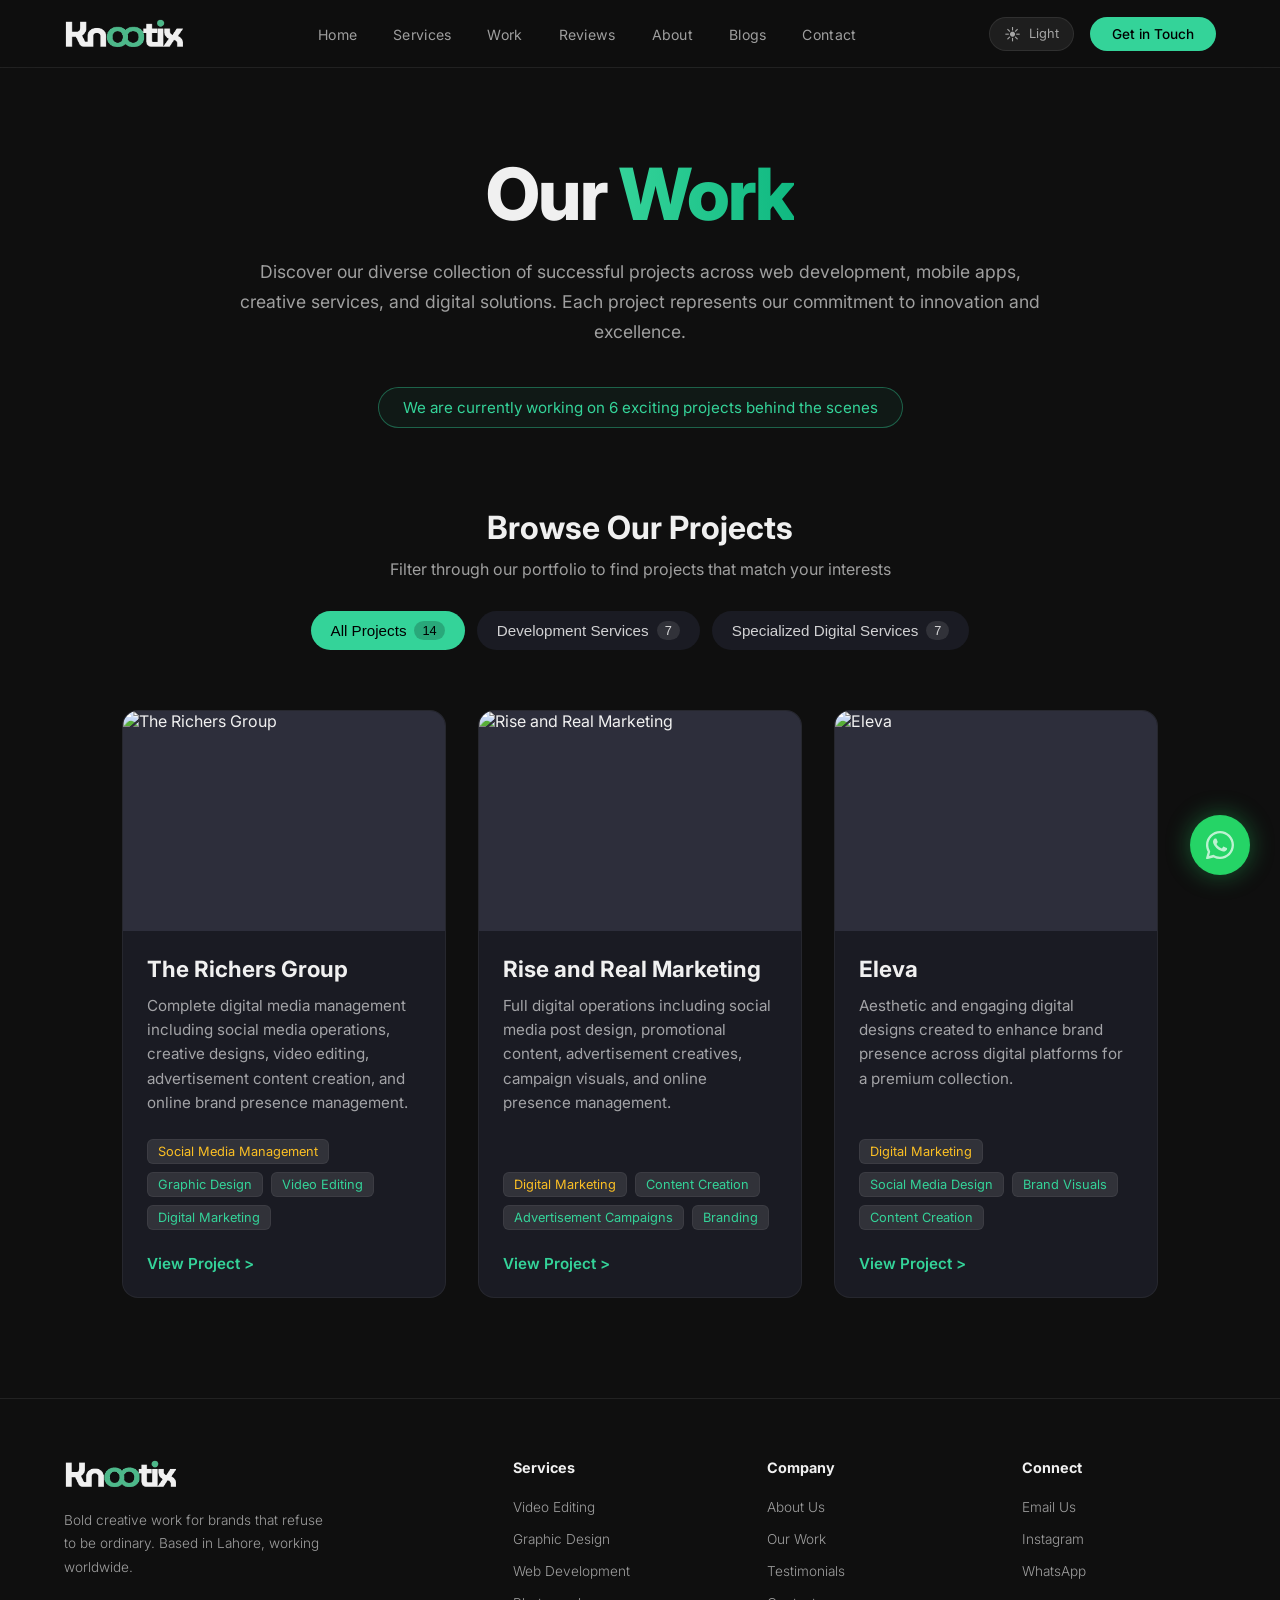
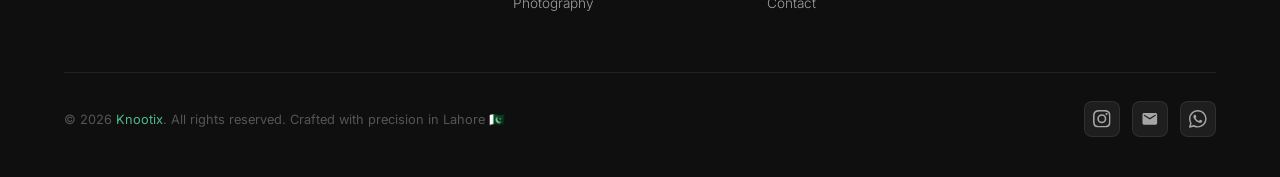
==== work.html @ bd253b38 "updated" ====
<!doctype html>
<html lang="en" data-theme="dark">
  <head>
    <meta charset="UTF-8" />
    <meta name="viewport" content="width=device-width, initial-scale=1.0" />
    <title>Work | Knootix — Creative Studio</title>
    <link rel="preconnect" href="https://fonts.googleapis.com" />
    <link rel="preconnect" href="https://fonts.gstatic.com" crossorigin />
    <link
      href="https://fonts.googleapis.com/css2?family=Inter:wght@300;400;500;600;700;800;900&display=swap"
      rel="stylesheet"
    />
    <link rel="stylesheet" href="style.css" />
    <style>
      /* --- Theme Variables for Light & Dark Mode --- */
      :root[data-theme="dark"] {
        --card-bg: #1a1b23;
        --card-border: rgba(255, 255, 255, 0.05);
        --text-muted: rgba(255, 255, 255, 0.6);
        --text-light: rgba(255, 255, 255, 0.8);
        --filter-bg: #1a1b23;
        --filter-count-bg: rgba(255, 255, 255, 0.1);
        --img-placeholder: #2d2e3b;
        --btn-border: rgba(255, 255, 255, 0.2);
        --accent-green: #34d399;
        --accent-green-bg: rgba(52, 211, 153, 0.05);
        --accent-green-border: rgba(52, 211, 153, 0.4);
      }

      :root[data-theme="light"] {
        --card-bg: #ffffff;
        --card-border: rgba(0, 0, 0, 0.1);
        --text-muted: rgba(0, 0, 0, 0.6);
        --text-light: rgba(0, 0, 0, 0.8);
        --filter-bg: #f3f4f6;
        --filter-count-bg: rgba(0, 0, 0, 0.1);
        --img-placeholder: #e5e7eb;
        --btn-border: rgba(0, 0, 0, 0.2);
        --accent-green: #059669; /* Darker green for readability on light */
        --accent-green-bg: rgba(5, 150, 105, 0.05);
        --accent-green-border: rgba(5, 150, 105, 0.4);
      }

      /* Filter Buttons */
      .filter-btn {
        padding: 10px 20px;
        border-radius: 999px;
        border: none;
        cursor: pointer;
        font-weight: 500;
        font-size: 0.95rem;
        transition: all 0.3s ease;
        background-color: var(--filter-bg);
        color: var(--text-light);
        display: flex;
        align-items: center;
        gap: 8px;
      }
      .filter-btn.active {
        background-color: #34d399; /* Knootix Green */
        color: #000;
      }
      .filter-count {
        background-color: var(--filter-count-bg);
        padding: 2px 8px;
        border-radius: 999px;
        font-size: 0.8rem;
      }
      .filter-btn.active .filter-count {
        background-color: rgba(0, 0, 0, 0.2);
      }

      /* Project Cards */
      .project-card {
        background-color: var(--card-bg);
        border-radius: 16px;
        overflow: hidden;
        border: 1px solid var(--card-border);
        display: flex;
        flex-direction: column;
        transition: transform 0.2s ease;
        cursor: pointer;
      }
      .project-card:hover {
        transform: translateY(-5px);
      }

      /* 3 Column Grid */
      #projects-grid {
        display: grid;
        grid-template-columns: repeat(3, 1fr); /* 3 items per row */
        gap: 32px;
        padding: 0 5%;
        max-width: 1400px;
        margin: 0 auto;
      }

      /* WhatsApp Glowing Icon (Perfectly Positioned) */
      .whatsapp-float {
        position: fixed;
        bottom: 25px; /* Aligned exactly with footer bottom row */
        right: 30px;
        background-color: #25d366;
        color: white;
        width: 60px;
        height: 60px;
        border-radius: 50%;
        display: flex;
        align-items: center;
        justify-content: center;
        box-shadow: 0 0 25px rgba(37, 211, 102, 0.4);
        z-index: 1000;
        text-decoration: none;
        transition:
          transform 0.3s ease,
          box-shadow 0.3s ease;
      }
      .whatsapp-float:hover {
        transform: scale(1.05);
        box-shadow: 0 0 35px rgba(37, 211, 102, 0.6);
      }

      /* Enhanced Detail View Styles */
      .project-detail-section h4 {
        color: var(--text);
        font-size: 1.2rem;
        font-weight: 700;
        margin-bottom: 8px;
        margin-top: 0;
      }
      .project-detail-section p {
        color: var(--text-muted);
        line-height: 1.8;
        margin-top: 0;
        margin-bottom: 24px;
        font-size: 1.05rem;
      }
      .project-detail-section ul {
        color: var(--text-muted);
        line-height: 1.8;
        margin-top: 0;
        margin-bottom: 24px;
        padding-left: 20px;
        font-size: 1.05rem;
      }
      .project-detail-section li {
        margin-bottom: 8px;
      }
      .project-detail-section .tech-tags {
        display: flex;
        flex-wrap: wrap;
        gap: 10px;
        margin-bottom: 24px;
      }
      .project-detail-section .tech-tags span {
        background-color: var(--filter-bg);
        color: var(--text-light);
        padding: 6px 14px;
        border-radius: 8px;
        font-size: 0.9rem;
        font-weight: 500;
        border: 1px solid var(--card-border);
      }

      @media (max-width: 1024px) {
        #projects-grid {
          grid-template-columns: repeat(2, 1fr);
        }
      }
      @media (max-width: 768px) {
        #projects-grid {
          grid-template-columns: 1fr;
        }
        .whatsapp-float {
          right: 20px;
          bottom: 20px;
        }
      }
    </style>
  </head>
  <body>
    <svg style="display: none">
      <symbol id="icon-mail" viewBox="0 0 24 24">
        <path
          d="M20 4H4c-1.1 0-1.99.9-1.99 2L2 18c0 1.1.9 2 2 2h16c1.1 0 2-.9 2-2V6c0-1.1-.9-2-2-2zm0 4l-8 5-8-5V6l8 5 8-5v2z"
        />
      </symbol>
      <symbol id="icon-instagram" viewBox="0 0 24 24">
        <path
          d="M12 2.163c3.204 0 3.584.012 4.85.07 3.252.148 4.771 1.691 4.919 4.919.058 1.265.069 1.645.069 4.849 0 3.205-.012 3.584-.069 4.849-.149 3.225-1.664 4.771-4.919 4.919-1.266.058-1.644.07-4.85.07-3.204 0-3.584-.012-4.849-.07-3.26-.149-4.771-1.699-4.919-4.92-.058-1.265-.07-1.644-.07-4.849 0-3.204.013-3.583.07-4.849.149-3.227 1.664-4.771 4.919-4.919 1.266-.057 1.645-.069 4.849-.069zM12 0C8.741 0 8.333.014 7.053.072 2.695.272.273 2.69.073 7.052.014 8.333 0 8.741 0 12c0 3.259.014 3.668.072 4.948.2 4.358 2.618 6.78 6.98 6.98C8.333 23.986 8.741 24 12 24c3.259 0 3.668-.014 4.948-.072 4.354-.2 6.782-2.618 6.979-6.98.059-1.28.073-1.689.073-4.948 0-3.259-.014-3.667-.072-4.947-.196-4.354-2.617-6.78-6.979-6.98C15.668.014 15.259 0 12 0zm0 5.838a6.162 6.162 0 100 12.324 6.162 6.162 0 000-12.324zM12 16a4 4 0 110-8 4 4 0 010 8zm6.406-11.845a1.44 1.44 0 100 2.881 1.44 1.44 0 000-2.881z"
        />
      </symbol>
      <symbol id="icon-location" viewBox="0 0 24 24">
        <path
          d="M12 2C8.13 2 5 5.13 5 9c0 5.25 7 13 7 13s7-7.75 7-13c0-3.87-3.13-7-7-7zm0 9.5c-1.38 0-2.5-1.12-2.5-2.5s1.12-2.5 2.5-2.5 2.5 1.12 2.5 2.5-1.12 2.5-2.5 2.5z"
        />
      </symbol>
    </svg>

    <nav>
      <a href="index.html" class="nav-logo">
        <img
          src="assets/knootix-logo.png"
          alt="Knootix"
          class="site-logo site-logo--light"
        />
        <img
          src="assets/knootix-logo-dark.png"
          alt="Knootix"
          class="site-logo site-logo--dark"
        />
      </a>
      <ul class="nav-links">
        <li><a href="index.html">Home</a></li>
        <li><a href="services.html">Services</a></li>
        <li><a href="work.html">Work</a></li>
        <li><a href="reviews.html">Reviews</a></li>
        <li><a href="about.html">About</a></li>
        <li><a href="blogs.html">Blogs</a></li>
        <li><a href="contact.html">Contact</a></li>
      </ul>
      <div class="nav-right">
        <button class="theme-toggle" onclick="toggleTheme()">
          <span class="theme-icon" id="themeIcon">☀️</span>
          <span id="themeLabel">Light</span>
        </button>
        <a
          href="contact.html"
          class="nav-cta"
          style="background-color: #34d399; color: #000"
          >Get in Touch</a
        >
        <div class="hamburger" onclick="toggleMobileMenu()">
          <span></span><span></span><span></span>
        </div>
      </div>
    </nav>

    <a
      href="https://wa.me/923414680668?text=Hello%20Knootix!"
      target="_blank"
      class="whatsapp-float"
      title="Chat on WhatsApp"
    >
      <div class="wa-pulse"></div>
      <svg
        xmlns="http://www.w3.org/2000/svg"
        width="28"
        height="28"
        viewBox="0 0 24 24"
        fill="#fff"
      >
        <path
          d="M17.472 14.382c-.297-.149-1.758-.867-2.03-.967-.273-.099-.471-.148-.67.15-.197.297-.767.966-.94 1.164-.173.199-.347.223-.644.075-.297-.15-1.255-.463-2.39-1.475-.883-.788-1.48-1.761-1.653-2.059-.173-.297-.018-.458.13-.606.134-.133.298-.347.446-.52.149-.174.198-.298.298-.497.099-.198.05-.371-.025-.52-.075-.149-.669-1.612-.916-2.207-.242-.579-.487-.5-.669-.51-.173-.008-.371-.01-.57-.01-.198 0-.52.074-.792.372-.272.297-1.04 1.016-1.04 2.479 0 1.462 1.065 2.875 1.213 3.074.149.198 2.096 3.2 5.077 4.487.709.306 1.262.489 1.694.625.712.227 1.36.195 1.871.118.571-.085 1.758-.719 2.006-1.413.248-.694.248-1.289.173-1.413-.074-.124-.272-.198-.57-.347z"
        />
        <path
          d="M12 0C5.373 0 0 5.373 0 12c0 2.123.558 4.115 1.535 5.836L.057 23.215a.75.75 0 0 0 .916.932l5.546-1.454A11.945 11.945 0 0 0 12 24c6.627 0 12-5.373 12-12S18.627 0 12 0zm0 22c-1.89 0-3.663-.518-5.178-1.42l-.369-.217-3.833 1.006 1.026-3.738-.237-.386A9.956 9.956 0 0 1 2 12C2 6.477 6.477 2 12 2s10 4.477 10 10-4.477 10-10 10z"
        />
      </svg>
    </a>

    <section
      id="portfolio-main-view"
      style="
        padding-top: 150px;
        padding-bottom: 100px;
        min-height: 100vh;
        color: var(--text);
      "
    >
      <div style="text-align: center; padding: 0 5%; margin-bottom: 80px">
        <h1
          style="
            font-size: 4.5rem;
            font-weight: 800;
            margin-bottom: 20px;
            letter-spacing: -0.02em;
          "
        >
          Our
          <span
            style="
              background: linear-gradient(90deg, #34d399, #10b981);
              -webkit-background-clip: text;
              -webkit-text-fill-color: transparent;
            "
            >Work</span
          >
        </h1>
        <p
          style="
            max-width: 800px;
            margin: 0 auto;
            font-size: 1.1rem;
            color: var(--text-muted);
            line-height: 1.7;
          "
        >
          Discover our diverse collection of successful projects across web
          development, mobile apps, creative services, and digital solutions.
          Each project represents our commitment to innovation and excellence.
        </p>

        <div
          style="
            margin-top: 40px;
            display: inline-flex;
            align-items: center;
            border: 1px solid var(--accent-green-border);
            border-radius: 999px;
            padding: 10px 24px;
            background-color: var(--accent-green-bg);
          "
        >
          <span style="font-size: 0.95rem; color: var(--accent-green)"
            >We are currently working on 6 exciting projects behind the
            scenes</span
          >
        </div>
      </div>

      <div style="text-align: center; padding: 0 5%; margin-bottom: 60px">
        <h2 style="font-size: 2rem; font-weight: 700; margin-bottom: 12px">
          Browse Our Projects
        </h2>
        <p style="color: var(--text-muted); margin-bottom: 32px">
          Filter through our portfolio to find projects that match your
          interests
        </p>

        <div
          id="filter-container"
          style="
            display: flex;
            flex-wrap: wrap;
            justify-content: center;
            gap: 12px;
            max-width: 1000px;
            margin: 0 auto;
          "
        ></div>
      </div>

      <div id="projects-grid"></div>
    </section>

    <section
      id="portfolio-detail-view"
      style="
        display: none;
        padding-top: 120px;
        padding-bottom: 80px;
        max-width: 1300px;
        margin: 0 auto;
        padding-left: 5%;
        padding-right: 5%;
        color: var(--text);
      "
    ></section>

    <footer>
      <div class="footer-grid">
        <div class="footer-brand">
          <img
            src="assets/knootix-logo.png"
            alt="Knootix"
            class="site-logo site-logo--light"
          />
          <img
            src="assets/knootix-logo-dark.png"
            alt="Knootix"
            class="site-logo site-logo--dark"
          />
          <p>
            Bold creative work for brands that refuse to be ordinary. Based in
            Lahore, working worldwide.
          </p>
        </div>
        <div class="footer-col">
          <h4>Services</h4>
          <ul>
            <li><a href="services.html">Video Editing</a></li>
            <li><a href="services.html">Graphic Design</a></li>
            <li><a href="services.html">Web Development</a></li>
            <li><a href="services.html">Photography</a></li>
          </ul>
        </div>
        <div class="footer-col">
          <h4>Company</h4>
          <ul>
            <li><a href="about.html">About Us</a></li>
            <li><a href="work.html">Our Work</a></li>
            <li><a href="reviews.html">Testimonials</a></li>
            <li><a href="contact.html">Contact</a></li>
          </ul>
        </div>
        <div class="footer-col">
          <h4>Connect</h4>
          <ul>
            <li><a href="mailto:knootix@gmail.com">Email Us</a></li>
            <li>
              <a href="https://instagram.com/knootix" target="_blank"
                >Instagram</a
              >
            </li>
            <li>
              <a
                href="https://wa.me/923414680668?text=Hello%20Knootix!"
                target="_blank"
                >WhatsApp</a
              >
            </li>
          </ul>
        </div>
      </div>
      <div class="footer-bottom">
        <p>
          © 2026 <span class="accent">Knootix</span>. All rights reserved.
          Crafted with precision in Lahore 🇵🇰
        </p>
        <div class="social-links">
          <a
            href="https://instagram.com/knootix"
            target="_blank"
            class="social-link"
            ><svg class="svg-icon" viewBox="0 0 24 24">
              <use href="#icon-instagram"></use></svg
          ></a>
          <a href="mailto:knootix@gmail.com" class="social-link"
            ><svg class="svg-icon" viewBox="0 0 24 24">
              <use href="#icon-mail"></use></svg
          ></a>
          <a
            href="https://wa.me/923414680668?text=Hello%20Knootix!"
            target="_blank"
            class="social-link"
          >
            <svg class="svg-icon" viewBox="0 0 24 24">
              <path
                d="M17.472 14.382c-.297-.149-1.758-.867-2.03-.967-.273-.099-.471-.148-.67.15-.197.297-.767.966-.94 1.164-.173.199-.347.223-.644.075-.297-.15-1.255-.463-2.39-1.475-.883-.788-1.48-1.761-1.653-2.059-.173-.297-.018-.458.13-.606.134-.133.298-.347.446-.52.149-.174.198-.298.298-.497.099-.198.05-.371-.025-.52-.075-.149-.669-1.612-.916-2.207-.242-.579-.487-.5-.669-.51-.173-.008-.371-.01-.57-.01-.198 0-.52.074-.792.372-.272.297-1.04 1.016-1.04 2.479 0 1.462 1.065 2.875 1.213 3.074.149.198 2.096 3.2 5.077 4.487.709.306 1.262.489 1.694.625.712.227 1.36.195 1.871.118.571-.085 1.758-.719 2.006-1.413.248-.694.248-1.289.173-1.413-.074-.124-.272-.198-.57-.347z"
              />
              <path
                d="M12 0C5.373 0 0 5.373 0 12c0 2.123.558 4.115 1.535 5.836L.057 23.215a.75.75 0 0 0 .916.932l5.546-1.454A11.945 11.945 0 0 0 12 24c6.627 0 12-5.373 12-12S18.627 0 12 0zm0 22c-1.89 0-3.663-.518-5.178-1.42l-.369-.217-3.833 1.006 1.026-3.738-.237-.386A9.956 9.956 0 0 1 2 12C2 6.477 6.477 2 12 2s10 4.477 10 10-4.477 10-10 10z"
              />
            </svg>
          </a>
        </div>
      </div>
    </footer>

    <script src="script.js"></script>

    <script>
      // Project Data
      const portfolioData = [
        {
          id: 1,
          title: "The Richers Group",
          category: "Specialized Digital Services",
          shortDesc:
            "Complete digital media management including social media operations, creative designs, video editing, advertisement content creation, and online brand presence management.",
          tags: [
            "Social Media Management",
            "Graphic Design",
            "Video Editing",
            "Digital Marketing",
          ],
          year: "2024",
          projectType: "Digital Media Management",
          status: "Completed",
          image: "assets/creamcraft.jpg", // Thumbnail for project card
          gallery: ["assets/creamcraft.jpg", "", ""], // [Main, Design, Mobile/Extra]
          overviewText: `
            <div class="project-detail-section">
              <h4>Project Overview</h4>
              <p>The Richers Group partnered with Knootix for comprehensive digital media management. Our goal was to scale their online presence, build brand consistency, and drive engagement across major social channels through high-end creative execution.</p>
              
              <h4>The Challenge</h4>
              <p>The brand lacked a unified visual identity and required a robust content strategy that could bridge the gap between their premium offerings and target audience engagement. They needed a holistic solution encompassing design, video production, and active profile management.</p>
              
              <h4>Our Solution</h4>
              <p>We developed a tailored digital strategy that overhauled their social media aesthetics. By producing high-quality video content and custom graphic designs, we systematically built an engaging narrative around their brand. We also managed their daily operations and ad creative pipelines.</p>
              
              <h4>Key Contributions</h4>
              <ul>
                <li>End-to-end Social Media Account Management</li>
                <li>Custom Graphic Design & Brand Identity Refinement</li>
                <li>Professional Video Editing & Motion Graphics</li>
                <li>Advertisement Content Creation & Strategy</li>
              </ul>
              
              <h4>Tools & Technologies</h4>
              <div class="tech-tags">
                <span>Adobe Premiere Pro</span>
                <span>After Effects</span>
                <span>Photoshop</span>
                <span>Meta Business Suite</span>
              </div>
              
              <h4>Project Outcome</h4>
              <p>The campaign successfully elevated The Richers Group's digital footprint. They experienced a 300% increase in organic reach and established a dominant, visually cohesive brand presence that translates effectively into client acquisition.</p>
            </div>
          `,
        },
        {
          id: 2,
          title: "Rise and Real Marketing",
          category: "Specialized Digital Services",
          shortDesc:
            "Full digital operations including social media post design, promotional content, advertisement creatives, campaign visuals, and online presence management.",
          tags: [
            "Digital Marketing",
            "Content Creation",
            "Advertisement Campaigns",
            "Branding",
          ],
          year: "2024",
          projectType: "Digital Operations",
          status: "Completed",
          image: "assets/zaydex.jpg",
          gallery: ["assets/zaydex.jpg", "", ""],
          overviewText: `
            <div class="project-detail-section">
              <h4>Project Overview</h4>
              <p>Rise and Real Marketing, a growing real estate marketing firm, required dynamic digital operations and promotional campaign management. Knootix was tasked with positioning them as a trustworthy, modern authority in a highly competitive sector.</p>
              
              <h4>The Challenge</h4>
              <p>Real estate marketing requires high-converting ad creatives and a premium online persona to attract high-ticket clients. Rise and Real Marketing needed a rapid generation of campaign visuals without compromising on design quality or brand trust.</p>
              
              <h4>Our Solution</h4>
              <p>We stepped in to manage their full digital operations. Our team crafted targeted promotional content, striking advertisement creatives, and managed their online presence. We ensured every post reflected their core values of reliability and premium service.</p>
              
              <h4>Key Contributions</h4>
              <ul>
                <li>High-Conversion Ad Creative Design</li>
                <li>Social Media Post Design & Layouts</li>
                <li>End-to-End Campaign Visuals Formulation</li>
                <li>Brand Identity & Online Presence Management</li>
              </ul>
              
              <h4>Tools & Technologies</h4>
              <div class="tech-tags">
                <span>Figma</span>
                <span>Adobe Illustrator</span>
                <span>Canva Pro</span>
                <span>Meta Ads Manager</span>
              </div>
              
              <h4>Project Outcome</h4>
              <p>Our tailored visuals and strategic content delivery significantly boosted their lead generation metrics. The cohesive online presence established Rise and Real Marketing as a top-tier choice for real estate investors.</p>
            </div>
          `,
        },
        {
          id: 3,
          title: "Eleva",
          category: "Specialized Digital Services",
          shortDesc:
            "Aesthetic and engaging digital designs created to enhance brand presence across digital platforms for a premium collection.",
          tags: [
            "Digital Marketing",
            "Social Media Design",
            "Brand Visuals",
            "Content Creation",
          ],
          year: "2024",
          projectType: "Digital Design & Marketing",
          status: "Completed",
          image: "assets/lumina.jpg",
          gallery: ["assets/lumina.jpg", "", ""],
          overviewText: `
            <div class="project-detail-section">
              <h4>Project Overview</h4>
              <p>Eleva approached Knootix to elevate their digital aesthetic. As a brand featuring premium lifestyle products, they needed highly engaging digital designs to amplify their presence across various competitive digital platforms.</p>
              
              <h4>The Challenge</h4>
              <p>Standing out in a saturated fashion and lifestyle market is demanding. The client required visually striking, high-end content that stopped the scroll and communicated luxury, quality, and style instantly to their demographic.</p>
              
              <h4>Our Solution</h4>
              <p>We engineered a suite of product-focused and lifestyle marketing visuals. By combining compelling visual storytelling with optimized graphic layouts, we produced promotional assets specifically tailored for Meta/Facebook ad placements.</p>
              
              <h4>Key Contributions</h4>
              <ul>
                <li>Designed optimized Meta/Facebook ad creatives</li>
                <li>Created premium product-focused & lifestyle visuals</li>
                <li>Ensured strict brand consistency across all campaigns</li>
                <li>Enhanced product presentation via visual storytelling</li>
              </ul>
              
              <h4>Tools & Technologies</h4>
              <div class="tech-tags">
                <span>Adobe Photoshop</span>
                <span>Adobe Lightroom</span>
                <span>Figma</span>
              </div>
              
              <h4>Project Outcome</h4>
              <p>The visual overhaul resulted in beautifully cohesive digital campaigns. By optimizing designs for engagement and conversion, Eleva saw lowered cost-per-acquisition (CPA) on their ad spend and a 150% increase in overall social engagement.</p>
            </div>
          `,
        },
      ];

      const filters = [
        { name: "All Projects", count: 14 },
        { name: "Development Services", count: 7 },
        { name: "Specialized Digital Services", count: 7 },
      ];

      const filterContainer = document.getElementById("filter-container");
      const projectsGrid = document.getElementById("projects-grid");
      const mainView = document.getElementById("portfolio-main-view");
      const detailView = document.getElementById("portfolio-detail-view");

      let currentFilter = "All Projects";

      function renderFilters() {
        filterContainer.innerHTML = filters
          .map(
            (filter) => `
          <button class="filter-btn ${currentFilter === filter.name ? "active" : ""}" onclick="setFilter('${filter.name}')">
            ${filter.name} <span class="filter-count">${filter.count}</span>
          </button>
        `,
          )
          .join("");
      }

      function setFilter(filterName) {
        currentFilter = filterName;
        renderFilters();
        renderProjects();
      }

      function renderProjects() {
        const filtered =
          currentFilter === "All Projects"
            ? portfolioData
            : portfolioData.filter((p) => p.category === currentFilter);

        projectsGrid.innerHTML = filtered
          .map(
            (project) => `
          <div class="project-card" onclick="openProject(${project.id})">
            <div style="height: 220px; background-color: var(--img-placeholder); position: relative;">
              <img src="${project.image || ""}" style="width: 100%; height: 100%; object-fit: cover;" alt="${project.title}" />
            </div>
            <div style="padding: 24px; display: flex; flex-direction: column; flex-grow: 1;">
              <h3 style="font-size: 1.4rem; font-weight: 700; margin-bottom: 12px; color: var(--text);">${project.title}</h3>
              <p style="color: var(--text-muted); font-size: 0.95rem; line-height: 1.6; margin-bottom: 24px; flex-grow: 1;">${project.shortDesc}</p>
              <div style="display: flex; flex-wrap: wrap; gap: 8px; margin-bottom: 24px;">
                ${project.tags
                  .map(
                    (tag, idx) => `
                  <span style="background-color: var(--filter-count-bg); color: ${idx === 0 ? "#fbbf24" : "var(--accent-green)"}; padding: 4px 10px; border-radius: 6px; font-size: 0.8rem; border: 1px solid var(--card-border);">${tag}</span>
                `,
                  )
                  .join("")}
              </div>
              <span style="color: var(--accent-green); font-weight: 600; font-size: 0.95rem; display: flex; align-items: center;">
                View Project >
              </span>
            </div>
          </div>
        `,
          )
          .join("");
      }

      function openProject(projectId) {
        const project = portfolioData.find((p) => p.id === projectId);
        if (!project) return;

        // Ensure gallery array exists for safety
        const gal = project.gallery || ["", "", ""];

        detailView.innerHTML = `
          <button onclick="closeProject()" style="display: flex; align-items: center; background: transparent; border: 1px solid var(--btn-border); color: var(--text); padding: 8px 16px; border-radius: 8px; cursor: pointer; margin-bottom: 40px; font-size: 0.9rem; transition: background 0.3s;" onmouseover="this.style.background='var(--filter-bg)'" onmouseout="this.style.background='transparent'">
            < Back to Work
          </button>
          
          <div style="display: flex; flex-wrap: wrap; gap: 60px; margin-bottom: 60px;">
            <!-- Left Side: Content -->
            <div style="flex: 1 1 500px;">
              <h1 style="color: var(--text); font-size: 3.5rem; font-weight: 800; line-height: 1.1; margin-bottom: 16px;">${project.title}</h1>
              <div style="color: var(--accent-green); font-weight: 600; margin-bottom: 32px; font-size: 1.1rem; border-bottom: 1px solid var(--card-border); padding-bottom: 24px;">
                ${project.projectType} • ${project.year}
              </div>
              <div>
                ${project.overviewText}
              </div>
            </div>
            
            <!-- Right Side: 3-Image Gallery Layout -->
            <div style="flex: 1 1 500px; display: flex; flex-direction: column; gap: 24px;">
              
              <!-- Image 1: Main Project Screenshot -->
              <div style="width: 100%; border-radius: 16px; background-color: var(--img-placeholder); border: 1px solid var(--card-border); overflow: hidden; box-shadow: 0 10px 30px rgba(0,0,0,0.1); position: relative; aspect-ratio: 4/3;">
                <img src="${gal[0]}" alt="${project.title} - Main Image" style="width: 100%; height: 100%; object-fit: cover; ${!gal[0] ? "display:none;" : ""}" />
                ${!gal[0] ? '<div style="position: absolute; top: 50%; left: 50%; transform: translate(-50%, -50%); color: var(--text-muted); font-weight: 500;">Main Project Screenshot</div>' : ""}
              </div>
              
              <!-- Sub Images Grid -->
              <div style="display: grid; grid-template-columns: 1fr 1fr; gap: 24px;">
                
                <!-- Image 2: Design/Section -->
                <div style="width: 100%; border-radius: 16px; background-color: var(--img-placeholder); border: 1px solid var(--card-border); overflow: hidden; position: relative; aspect-ratio: 1/1;">
                  <img src="${gal[1]}" alt="${project.title} - Detail View" style="width: 100%; height: 100%; object-fit: cover; ${!gal[1] ? "display:none;" : ""}" />
                  ${!gal[1] ? '<div style="position: absolute; top: 50%; left: 50%; transform: translate(-50%, -50%); color: var(--text-muted); text-align: center; padding: 15px; font-size: 0.9rem; font-weight: 500;">Additional Design/Section</div>' : ""}
                </div>
                
                <!-- Image 3: Mobile/Extra -->
                <div style="width: 100%; border-radius: 16px; background-color: var(--img-placeholder); border: 1px solid var(--card-border); overflow: hidden; position: relative; aspect-ratio: 1/1;">
                  <img src="${gal[2]}" alt="${project.title} - Mobile View" style="width: 100%; height: 100%; object-fit: cover; ${!gal[2] ? "display:none;" : ""}" />
                  ${!gal[2] ? '<div style="position: absolute; top: 50%; left: 50%; transform: translate(-50%, -50%); color: var(--text-muted); text-align: center; padding: 15px; font-size: 0.9rem; font-weight: 500;">Mobile Responsive / Extra View</div>' : ""}
                </div>
                
              </div>
            </div>
          </div>
        `;

        mainView.style.display = "none";
        detailView.style.display = "block";
        window.scrollTo(0, 0);
      }

      function closeProject() {
        detailView.style.display = "none";
        mainView.style.display = "block";
        window.scrollTo(0, 0);
      }

      renderFilters();
      renderProjects();
    </script>
  </body>
</html>
---- style.css ----
:root {
  --accent: #4db88a;
  --accent-dim: #3a9a73;
  --accent-glow: rgba(77, 184, 138, 0.18);
  --bg: #0f0f0f;
  --bg2: #161616;
  --bg3: #1e1e1e;
  --border: rgba(255, 255, 255, 0.08);
  --text: #f0f0f0;
  --text-muted: #888;
  --text-dim: #555;
  --card-bg: #181818;
  --nav-bg: rgba(15, 15, 15, 0.85);
  --shadow: 0 4px 40px rgba(0, 0, 0, 0.5);
}
[data-theme="light"] {
  --bg: #f5f5f5;
  --bg2: #ebebeb;
  --bg3: #e0e0e0;
  --border: rgba(0, 0, 0, 0.1);
  --text: #111;
  --text-muted: #555;
  --text-dim: #aaa;
  --card-bg: #fff;
  --nav-bg: rgba(245, 245, 245, 0.9);
  --shadow: 0 4px 40px rgba(0, 0, 0, 0.12);
}

*,
*::before,
*::after {
  box-sizing: border-box;
  margin: 0;
  padding: 0;
}

html {
  scroll-behavior: smooth;
}

body {
  font-family: "Inter", sans-serif;
  background: var(--bg);
  color: var(--text);
  transition:
    background 0.3s,
    color 0.3s;
  overflow-x: hidden;
}

/* ICONS */
.svg-icon {
  width: 1em;
  height: 1em;
  fill: currentColor;
  display: inline-block;
  vertical-align: middle;
}
.icon-container {
  display: flex;
  align-items: center;
  justify-content: center;
}

/* NAV */
nav {
  position: fixed;
  top: 0;
  left: 0;
  right: 0;
  z-index: 1000;
  background: var(--nav-bg);
  backdrop-filter: blur(20px);
  -webkit-backdrop-filter: blur(20px);
  border-bottom: 1px solid var(--border);
  padding: 0 5%;
  height: 68px;
  display: flex;
  align-items: center;
  justify-content: space-between;
  transition: background 0.3s;
}
.nav-logo img {
  height: 32px;
}
.site-logo {
  height: 32px;
  width: auto;
  display: block;
  object-fit: contain;
}
.site-logo--dark {
  display: none;
}
[data-theme="dark"] .site-logo--light {
  display: none;
}
[data-theme="dark"] .site-logo--dark {
  display: block;
}
.footer-brand .site-logo {
  height: 30px;
  margin-bottom: 20px;
}
.about-img-container .site-logo {
  height: auto;
  max-width: 100%;
  max-height: 160px;
  padding: 40px;
}

.nav-links {
  display: flex;
  align-items: center;
  gap: 36px;
  list-style: none;
}
.nav-links a {
  text-decoration: none;
  color: var(--text-muted);
  font-family: "Inter", sans-serif;
  font-size: 0.88rem;
  font-weight: 400;
  letter-spacing: 0.02em;
  transition: color 0.2s;
}
.nav-links a:hover {
  color: var(--accent);
}
.nav-right {
  display: flex;
  align-items: center;
  gap: 16px;
}
.theme-toggle {
  background: var(--bg3);
  border: 1px solid var(--border);
  border-radius: 50px;
  padding: 6px 14px;
  cursor: pointer;
  display: flex;
  align-items: center;
  gap: 8px;
  font-family: "Inter", sans-serif;
  font-size: 0.8rem;
  color: var(--text-muted);
  transition: all 0.2s;
}
.theme-toggle:hover {
  border-color: var(--accent);
  color: var(--accent);
}
.theme-icon {
  font-size: 1rem;
}
.nav-cta {
  background: var(--accent);
  color: #fff;
  padding: 9px 22px;
  border-radius: 50px;
  border: none;
  font-family: "Inter", sans-serif;
  font-size: 0.85rem;
  font-weight: 500;
  cursor: pointer;
  text-decoration: none;
  transition:
    background 0.2s,
    transform 0.15s;
}
.nav-cta:hover {
  background: var(--accent-dim);
  transform: translateY(-1px);
}
.hamburger {
  display: none;
  flex-direction: column;
  gap: 5px;
  cursor: pointer;
  padding: 4px;
}
.hamburger span {
  width: 24px;
  height: 2px;
  background: var(--text);
  border-radius: 2px;
  transition: all 0.3s;
}

/* HERO */
#hero {
  min-height: 100vh;
  padding: 120px 5% 0;
  display: flex;
  flex-direction: column;
  justify-content: center;
  align-items: center;
  position: relative;
  overflow: hidden;
  text-align: center;
}
.hero-glow {
  position: absolute;
  width: 600px;
  height: 600px;
  background: radial-gradient(
    circle,
    var(--accent-glow) 0%,
    transparent 70%
  );
  top: 50%;
  left: 50%;
  transform: translate(-50%, -60%);
  pointer-events: none;
  z-index: 0;
}
.hero-content {
  position: relative;
  z-index: 1;
  max-width: 900px;
  display: flex;
  flex-direction: column;
  align-items: center;
  margin: 0 auto;
}
.hero-badge {
  display: inline-flex;
  align-items: center;
  gap: 8px;
  background: var(--accent-glow);
  border: 1px solid rgba(77, 184, 138, 0.3);
  border-radius: 50px;
  padding: 6px 16px;
  font-size: 0.78rem;
  font-weight: 500;
  color: var(--accent);
  letter-spacing: 0.08em;
  text-transform: uppercase;
  margin-bottom: 28px;
}
.hero-badge::before {
  content: "●";
  font-size: 0.5rem;
  animation: pulse 2s infinite;
}
@keyframes pulse {
  0%,
  100% {
    opacity: 1;
  }
  50% {
    opacity: 0.3;
  }
}
h1.hero-headline {
  font-family: "Inter", sans-serif;
  font-size: clamp(3rem, 7vw, 6.5rem);
  font-weight: 800;
  line-height: 1;
  letter-spacing: -0.03em;
  margin-bottom: 24px;
}
.hero-headline .accent {
  color: var(--accent);
}
.hero-sub {
  font-size: clamp(1rem, 2vw, 1.2rem);
  color: var(--text-muted);
  font-weight: 300;
  max-width: 600px;
  line-height: 1.7;
  margin-bottom: 44px;
}
.hero-actions {
  display: flex;
  gap: 16px;
  align-items: center;
  justify-content: center;
  margin-bottom: 72px;
  flex-wrap: wrap;
}
.btn-primary {
  background: var(--accent);
  color: #fff;
  padding: 14px 32px;
  border-radius: 50px;
  border: none;
  font-family: "Inter", sans-serif;
  font-size: 0.95rem;
  font-weight: 500;
  cursor: pointer;
  text-decoration: none;
  transition: all 0.2s;
  display: inline-flex;
  align-items: center;
  gap: 8px;
}
.btn-primary:hover {
  background: var(--accent-dim);
  transform: translateY(-2px);
  box-shadow: 0 8px 30px var(--accent-glow);
}
.btn-ghost {
  background: transparent;
  color: var(--text);
  padding: 14px 32px;
  border-radius: 50px;
  border: 1px solid var(--border);
  font-family: "Inter", sans-serif;
  font-size: 0.95rem;
  font-weight: 400;
  cursor: pointer;
  text-decoration: none;
  transition: all 0.2s;
  display: inline-flex;
  align-items: center;
  gap: 8px;
}
.btn-ghost:hover {
  border-color: var(--accent);
  color: var(--accent);
  transform: translateY(-2px);
}
.hero-metrics {
  display: flex;
  gap: 60px;
  justify-content: center;
}
.metric {
  display: flex;
  flex-direction: column;
}
.metric-num {
  font-family: "Inter", sans-serif;
  font-size: 2.8rem;
  font-weight: 800;
  color: var(--accent);
  line-height: 1;
}
.metric-label {
  font-size: 0.82rem;
  color: var(--text-muted);
  margin-top: 4px;
  letter-spacing: 0.04em;
}
.metric-divider {
  width: 1px;
  background: var(--border);
}

/* MARQUEE */
.marquee-section {
  width: 100%;
  overflow: hidden;
  background: var(--bg2);
  border-top: 1px solid var(--border);
  border-bottom: 1px solid var(--border);
  padding: 18px 0;
  margin-top: 80px;
}
.marquee-track {
  display: flex;
  gap: 60px;
  animation: marquee 28s linear infinite;
  white-space: nowrap;
}
.marquee-track:hover {
  animation-play-state: paused;
}
.marquee-item {
  font-family: "Inter", sans-serif;
  font-size: 0.85rem;
  font-weight: 600;
  color: var(--text-muted);
  letter-spacing: 0.1em;
  text-transform: uppercase;
  display: flex;
  align-items: center;
  gap: 20px;
}
.marquee-item::after {
  content: "✦";
  color: var(--accent);
  font-size: 0.6rem;
}
@keyframes marquee {
  0% {
    transform: translateX(0);
  }
  100% {
    transform: translateX(-50%);
  }
}

/* SECTIONS */
section {
  padding: 100px 5%;
}
.section-label {
  font-size: 0.75rem;
  font-weight: 600;
  letter-spacing: 0.15em;
  text-transform: uppercase;
  color: var(--accent);
  margin-bottom: 14px;
  display: flex;
  align-items: center;
  gap: 10px;
}
.section-label::before {
  content: "";
  width: 24px;
  height: 1px;
  background: var(--accent);
}
h2.section-title {
  font-family: "Inter", sans-serif;
  font-size: clamp(2rem, 4.5vw, 3.6rem);
  font-weight: 800;
  line-height: 1.1;
  letter-spacing: -0.02em;
  margin-bottom: 16px;
}
.section-desc {
  color: var(--text-muted);
  max-width: 520px;
  line-height: 1.7;
  font-weight: 300;
}

/* SERVICES */
#services {
  background: var(--bg2);
}
.services-grid {
  display: grid;
  grid-template-columns: repeat(2, 1fr);
  gap: 2px;
  margin-top: 60px;
}
.service-card {
  background: var(--card-bg);
  padding: 48px;
  position: relative;
  overflow: hidden;
  transition: all 0.3s;
  cursor: default;
}
.service-card::before {
  content: "";
  position: absolute;
  top: 0;
  left: 0;
  right: 0;
  height: 2px;
  background: var(--accent);
  transform: scaleX(0);
  transform-origin: left;
  transition: transform 0.4s ease;
}
.service-card:hover::before {
  transform: scaleX(1);
}
.service-card:hover {
  background: var(--bg3);
}
.service-icon {
  font-size: 2.2rem;
  margin-bottom: 24px;
  display: block;
  filter: grayscale(0.3);
}
.service-card h3 {
  font-family: "Inter", sans-serif;
  font-size: 1.4rem;
  font-weight: 700;
  margin-bottom: 20px;
}
.service-list {
  list-style: none;
  display: flex;
  flex-direction: column;
  gap: 10px;
}
.service-list li {
  font-size: 0.88rem;
  color: var(--text-muted);
  display: flex;
  align-items: center;
  gap: 10px;
  font-weight: 300;
  line-height: 1.5;
}
.service-list li::before {
  content: "→";
  color: var(--accent);
  font-size: 0.9rem;
  flex-shrink: 0;
}
.service-num {
  position: absolute;
  top: 32px;
  right: 32px;
  font-family: "Inter", sans-serif;
  font-size: 0.85rem;
  font-weight: 600;
  color: var(--accent);
  border: 1px solid rgba(77, 184, 138, 0.4);
  border-radius: 50%;
  width: 32px;
  height: 32px;
  display: flex;
  align-items: center;
  justify-content: center;
  transition: all 0.3s;
}
.service-card:hover .service-num {
  background: var(--accent);
  color: #fff;
  border-color: var(--accent);
}

/* PORTFOLIO */
#portfolio {
  background: var(--bg);
}
.portfolio-header {
  display: flex;
  justify-content: space-between;
  align-items: flex-end;
  margin-bottom: 60px;
  flex-wrap: wrap;
  gap: 24px;
}
.portfolio-grid {
  display: grid;
  grid-template-columns: repeat(3, 1fr);
  grid-template-rows: auto;
  gap: 16px;
}
.portfolio-item {
  border-radius: 12px;
  overflow: hidden;
  position: relative;
  cursor: pointer;
  background: var(--bg3);
  aspect-ratio: 4/3;
  border: 1px solid var(--border);
  transition: transform 0.3s;
}
.portfolio-item:nth-child(1) {
  grid-column: span 2;
  aspect-ratio: 16/9;
}
.portfolio-item:nth-child(4) {
  grid-column: span 2;
  aspect-ratio: 16/9;
}
.portfolio-item:hover {
  transform: translateY(-4px);
  box-shadow: 0 20px 60px rgba(0, 0, 0, 0.4);
}
.portfolio-img {
  width: 100%;
  height: 100%;
  object-fit: cover;
  transition: transform 0.5s ease;
  display: flex;
  align-items: center;
  justify-content: center;
}
.portfolio-item:hover .portfolio-img {
  transform: scale(1.04);
}
.portfolio-placeholder {
  width: 100%;
  height: 100%;
  display: flex;
  flex-direction: column;
  align-items: center;
  justify-content: center;
  gap: 12px;
  color: var(--text-dim);
}
.placeholder-icon {
  font-size: 2.5rem;
  opacity: 0.4;
}
.placeholder-label {
  font-size: 0.78rem;
  letter-spacing: 0.1em;
  text-transform: uppercase;
  opacity: 0.4;
}
.portfolio-overlay {
  position: absolute;
  inset: 0;
  background: linear-gradient(
    to top,
    rgba(0, 0, 0, 0.85) 0%,
    transparent 60%
  );
  opacity: 0;
  transition: opacity 0.3s;
  display: flex;
  align-items: flex-end;
  padding: 24px;
}
.portfolio-item:hover .portfolio-overlay {
  opacity: 1;
}
.portfolio-meta h4 {
  font-family: "Inter", sans-serif;
  font-size: 1rem;
  font-weight: 700;
  color: #fff;
}
.portfolio-meta span {
  font-size: 0.78rem;
  color: var(--accent);
}
.port-tag {
  position: absolute;
  top: 16px;
  left: 16px;
  background: rgba(0, 0, 0, 0.6);
  backdrop-filter: blur(8px);
  border: 1px solid rgba(255, 255, 255, 0.15);
  border-radius: 50px;
  padding: 4px 12px;
  font-size: 0.72rem;
  color: #fff;
  letter-spacing: 0.06em;
}

/* REVIEWS */
#reviews {
  background: var(--bg2);
}
.reviews-grid {
  display: grid;
  grid-template-columns: repeat(3, 1fr);
  gap: 16px;
  margin-top: 60px;
}
.review-card {
  background: var(--card-bg);
  border: 1px solid var(--border);
  border-radius: 16px;
  padding: 36px;
  transition: all 0.3s;
  position: relative;
}
.review-card:hover {
  border-color: rgba(77, 184, 138, 0.3);
  transform: translateY(-4px);
  box-shadow: 0 20px 50px rgba(0, 0, 0, 0.3);
}
.review-stars {
  color: var(--accent);
  font-size: 0.85rem;
  letter-spacing: 2px;
  margin-bottom: 20px;
}
.review-quote {
  font-size: 0.92rem;
  color: var(--text-muted);
  line-height: 1.75;
  font-weight: 300;
  font-style: italic;
  margin-bottom: 28px;
}
.review-author {
  display: flex;
  align-items: center;
  gap: 14px;
}
.review-avatar {
  width: 44px;
  height: 44px;
  border-radius: 50%;
  display: flex;
  align-items: center;
  justify-content: center;
  font-family: "Inter", sans-serif;
  font-weight: 700;
  font-size: 1rem;
  color: #fff;
  flex-shrink: 0;
  background: linear-gradient(135deg, var(--accent), var(--accent-dim));
}
.review-name {
  font-family: "Inter", sans-serif;
  font-weight: 700;
  font-size: 0.95rem;
}
.review-region {
  font-size: 0.78rem;
  color: var(--text-muted);
  margin-top: 2px;
}
.review-flag {
  font-size: 1.1rem;
}
.int-badge {
  position: absolute;
  top: 20px;
  right: 20px;
  background: var(--accent-glow);
  border: 1px solid rgba(77, 184, 138, 0.3);
  border-radius: 50px;
  padding: 3px 10px;
  font-size: 0.7rem;
  color: var(--accent);
  font-weight: 500;
  letter-spacing: 0.06em;
}

/* ABOUT */
#about {
  background: var(--bg);
}
.about-grid {
  display: grid;
  grid-template-columns: 1fr 1fr;
  gap: 80px;
  align-items: center;
  margin-top: 60px;
}
.about-text p {
  color: var(--text-muted);
  line-height: 1.8;
  font-weight: 300;
  margin-bottom: 24px;
}
.about-text p:last-of-type {
  margin-bottom: 0;
}
.about-contact {
  margin-top: 40px;
  display: flex;
  flex-direction: column;
  gap: 16px;
}
.contact-item {
  display: flex;
  align-items: center;
  gap: 14px;
  padding: 14px 20px;
  background: var(--bg3);
  border: 1px solid var(--border);
  border-radius: 10px;
  text-decoration: none;
  color: var(--text);
  transition: all 0.2s;
}
.contact-item:hover {
  border-color: var(--accent);
  color: var(--accent);
  transform: translateX(6px);
}
.contact-icon {
  font-size: 1.2rem;
  width: 32px;
  text-align: center;
  display: flex;
  align-items: center;
  justify-content: center;
  color: var(--accent);
}
.contact-label {
  font-size: 0.82rem;
  color: var(--text-muted);
}
.contact-value {
  font-size: 0.92rem;
  font-weight: 500;
}
.about-visual {
  position: relative;
}
.about-img-container {
  border-radius: 20px;
  overflow: hidden;
  aspect-ratio: 4/5;
  background: var(--bg3);
  border: 1px solid var(--border);
  display: flex;
  align-items: center;
  justify-content: center;
  position: relative;
}
.about-img-container img {
  width: 100%;
  height: 100%;
  object-fit: contain;
  padding: 40px;
}
.about-badge {
  position: absolute;
  bottom: -20px;
  left: -20px;
  background: var(--accent);
  color: #fff;
  padding: 20px 28px;
  border-radius: 16px;
  font-family: "Inter", sans-serif;
}
.about-badge-num {
  font-size: 2rem;
  font-weight: 800;
  line-height: 1;
}
.about-badge-text {
  font-size: 0.78rem;
  opacity: 0.85;
  margin-top: 4px;
}

/* CONTACT */
#contact {
  background: var(--bg2);
}
.contact-wrapper {
  display: grid;
  grid-template-columns: 1fr 1fr;
  gap: 80px;
  margin-top: 60px;
  align-items: start;
}
.contact-form {
  display: flex;
  flex-direction: column;
  gap: 16px;
}
.form-group {
  display: flex;
  flex-direction: column;
  gap: 8px;
}
.form-group label {
  font-size: 0.82rem;
  color: var(--text-muted);
  letter-spacing: 0.04em;
}
.form-group input,
.form-group textarea,
.form-group select {
  background: var(--card-bg);
  border: 1px solid var(--border);
  border-radius: 10px;
  padding: 14px 18px;
  color: var(--text);
  font-family: "Inter", sans-serif;
  font-size: 0.92rem;
  font-weight: 300;
  outline: none;
  transition: border-color 0.2s;
  width: 100%;
}
.form-group input:focus,
.form-group textarea:focus {
  border-color: var(--accent);
}
.form-group textarea {
  resize: vertical;
  min-height: 120px;
}
.form-row {
  display: grid;
  grid-template-columns: 1fr 1fr;
  gap: 16px;
}
.submit-btn {
  background: var(--accent);
  color: #fff;
  border: none;
  border-radius: 10px;
  padding: 16px;
  font-family: "Inter", sans-serif;
  font-size: 1rem;
  font-weight: 600;
  cursor: pointer;
  transition: all 0.2s;
  letter-spacing: 0.02em;
}
.submit-btn:hover {
  background: var(--accent-dim);
  transform: translateY(-2px);
  box-shadow: 0 8px 24px var(--accent-glow);
}
.contact-right {
  display: flex;
  flex-direction: column;
  gap: 24px;
}
.contact-info-card {
  background: var(--card-bg);
  border: 1px solid var(--border);
  border-radius: 16px;
  padding: 32px;
}
.contact-info-card h3 {
  font-family: "Inter", sans-serif;
  font-size: 1.2rem;
  font-weight: 700;
  margin-bottom: 20px;
}
.info-list {
  display: flex;
  flex-direction: column;
  gap: 14px;
}
.info-item {
  display: flex;
  align-items: flex-start;
  gap: 12px;
}
.info-icon {
  font-size: 1.1rem;
  margin-top: 2px;
  flex-shrink: 0;
  color: var(--accent);
  display: flex;
}
.info-text span {
  font-size: 0.78rem;
  color: var(--text-muted);
  display: block;
  margin-bottom: 2px;
}
.info-text a {
  color: var(--text);
  text-decoration: none;
  font-size: 0.92rem;
  transition: color 0.2s;
}
.info-text a:hover {
  color: var(--accent);
}

/* AI CHAT */
.ai-chat-card {
  background: var(--card-bg);
  border: 1px solid var(--border);
  border-radius: 16px;
  overflow: hidden;
}
.ai-chat-header {
  background: linear-gradient(
    135deg,
    rgba(77, 184, 138, 0.15),
    rgba(77, 184, 138, 0.05)
  );
  border-bottom: 1px solid var(--border);
  padding: 20px 24px;
  display: flex;
  align-items: center;
  gap: 12px;
}
.ai-dot {
  width: 10px;
  height: 10px;
  background: var(--accent);
  border-radius: 50%;
  animation: pulse 2s infinite;
}
.ai-title {
  font-family: "Inter", sans-serif;
  font-weight: 700;
  font-size: 0.95rem;
}
.ai-subtitle {
  font-size: 0.75rem;
  color: var(--text-muted);
}
.ai-messages {
  padding: 20px;
  min-height: 240px;
  max-height: 300px;
  overflow-y: auto;
  display: flex;
  flex-direction: column;
  gap: 14px;
}
.ai-messages::-webkit-scrollbar {
  width: 4px;
}
.ai-messages::-webkit-scrollbar-track {
  background: transparent;
}
.ai-messages::-webkit-scrollbar-thumb {
  background: var(--border);
  border-radius: 4px;
}
.msg {
  max-width: 85%;
  border-radius: 12px;
  padding: 12px 16px;
  font-size: 0.85rem;
  line-height: 1.6;
}
.msg.bot {
  background: var(--bg3);
  color: var(--text);
  border-bottom-left-radius: 4px;
  align-self: flex-start;
}
.msg.user {
  background: var(--accent);
  color: #fff;
  border-bottom-right-radius: 4px;
  align-self: flex-end;
}
.msg.typing {
  display: flex;
  align-items: center;
  gap: 4px;
  padding: 14px 16px;
}
.typing-dot {
  width: 6px;
  height: 6px;
  border-radius: 50%;
  background: var(--text-muted);
  animation: typing 1.2s infinite;
}
.typing-dot:nth-child(2) {
  animation-delay: 0.2s;
}
.typing-dot:nth-child(3) {
  animation-delay: 0.4s;
}
@keyframes typing {
  0%,
  60%,
  100% {
    transform: translateY(0);
  }
  30% {
    transform: translateY(-6px);
  }
}
.ai-input-row {
  display: flex;
  gap: 10px;
  padding: 16px 20px;
  border-top: 1px solid var(--border);
}
.ai-input {
  flex: 1;
  background: var(--bg3);
  border: 1px solid var(--border);
  border-radius: 50px;
  padding: 10px 18px;
  color: var(--text);
  font-family: "Inter", sans-serif;
  font-size: 0.85rem;
  outline: none;
  transition: border-color 0.2s;
}
.ai-input:focus {
  border-color: var(--accent);
}
.ai-send {
  background: var(--accent);
  color: #fff;
  border: none;
  border-radius: 50%;
  width: 40px;
  height: 40px;
  cursor: pointer;
  font-size: 1rem;
  flex-shrink: 0;
  transition: all 0.2s;
}
.ai-send:hover {
  background: var(--accent-dim);
  transform: scale(1.05);
}

/* WHATSAPP */
.whatsapp-float {
  position: fixed;
  bottom: 30px;
  right: 30px;
  z-index: 999;
  width: 58px;
  height: 58px;
  border-radius: 50%;
  background: #25d366;
  color: #fff;
  border: none;
  font-size: 1.6rem;
  cursor: pointer;
  box-shadow: 0 8px 30px rgba(37, 211, 102, 0.4);
  transition: all 0.3s;
  display: flex;
  align-items: center;
  justify-content: center;
  text-decoration: none;
}
.whatsapp-float:hover {
  transform: scale(1.12);
  box-shadow: 0 12px 40px rgba(37, 211, 102, 0.5);
}
.wa-pulse {
  position: absolute;
  width: 58px;
  height: 58px;
  border-radius: 50%;
  background: rgba(37, 211, 102, 0.3);
  animation: waPulse 2s infinite;
}
@keyframes waPulse {
  0% {
    transform: scale(1);
    opacity: 0.7;
  }
  100% {
    transform: scale(1.6);
    opacity: 0;
  }
}

/* FOOTER */
footer {
  background: var(--bg);
  border-top: 1px solid var(--border);
  padding: 60px 5% 40px;
}
.footer-grid {
  display: grid;
  grid-template-columns: 2fr 1fr 1fr 1fr;
  gap: 60px;
  margin-bottom: 60px;
}
.footer-brand img {
  height: 30px;
  margin-bottom: 20px;
}
.footer-brand p {
  font-size: 0.85rem;
  color: var(--text-muted);
  line-height: 1.7;
  font-weight: 300;
  max-width: 260px;
}
.footer-col h4 {
  font-family: "Inter", sans-serif;
  font-size: 0.9rem;
  font-weight: 700;
  margin-bottom: 20px;
}
.footer-col ul {
  list-style: none;
  display: flex;
  flex-direction: column;
  gap: 12px;
}
.footer-col ul a {
  text-decoration: none;
  color: var(--text-muted);
  font-size: 0.85rem;
  transition: color 0.2s;
  font-weight: 300;
}
.footer-col ul a:hover {
  color: var(--accent);
}
.footer-bottom {
  border-top: 1px solid var(--border);
  padding-top: 28px;
  display: flex;
  justify-content: space-between;
  align-items: center;
  flex-wrap: wrap;
  gap: 16px;
}
.footer-bottom p {
  font-size: 0.8rem;
  color: var(--text-dim);
}
.footer-bottom .accent {
  color: var(--accent);
}
.social-links {
  display: flex;
  gap: 12px;
}
.social-link {
  width: 36px;
  height: 36px;
  border-radius: 8px;
  background: var(--bg3);
  border: 1px solid var(--border);
  display: flex;
  align-items: center;
  justify-content: center;
  text-decoration: none;
  color: var(--text-muted);
  font-size: 1.1rem;
  transition: all 0.2s;
}
.social-link:hover {
  border-color: var(--accent);
  color: var(--accent);
  transform: translateY(-2px);
}

/* MOBILE */
@media (max-width: 1024px) {
  .portfolio-grid {
    grid-template-columns: repeat(2, 1fr);
  }
  .portfolio-item:nth-child(1),
  .portfolio-item:nth-child(4) {
    grid-column: span 1;
    aspect-ratio: 4/3;
  }
  .reviews-grid {
    grid-template-columns: repeat(2, 1fr);
  }
  .footer-grid {
    grid-template-columns: 1fr 1fr;
  }
}
@media (max-width: 768px) {
  .nav-links,
  .nav-cta {
    display: none;
  }
  .hamburger {
    display: flex;
  }
  .services-grid {
    grid-template-columns: 1fr;
  }
  .portfolio-grid {
    grid-template-columns: 1fr;
  }
  .portfolio-item:nth-child(n) {
    grid-column: span 1;
    aspect-ratio: 4/3;
  }
  .reviews-grid {
    grid-template-columns: 1fr;
  }
  .about-grid {
    grid-template-columns: 1fr;
    gap: 40px;
  }
  .contact-wrapper {
    grid-template-columns: 1fr;
    gap: 40px;
  }
  .hero-metrics {
    gap: 32px;
    flex-wrap: wrap;
    justify-content: center;
  }
  .footer-grid {
    grid-template-columns: 1fr;
    gap: 36px;
  }
  h1.hero-headline {
    font-size: 2.6rem;
  }
  .form-row {
    grid-template-columns: 1fr;
  }
}
/* Scroll reveal */
.reveal {
  opacity: 0;
  transform: translateY(32px);
  transition:
    opacity 0.7s ease,
    transform 0.7s ease;
}
.reveal.visible {
  opacity: 1;
  transform: translateY(0);
}
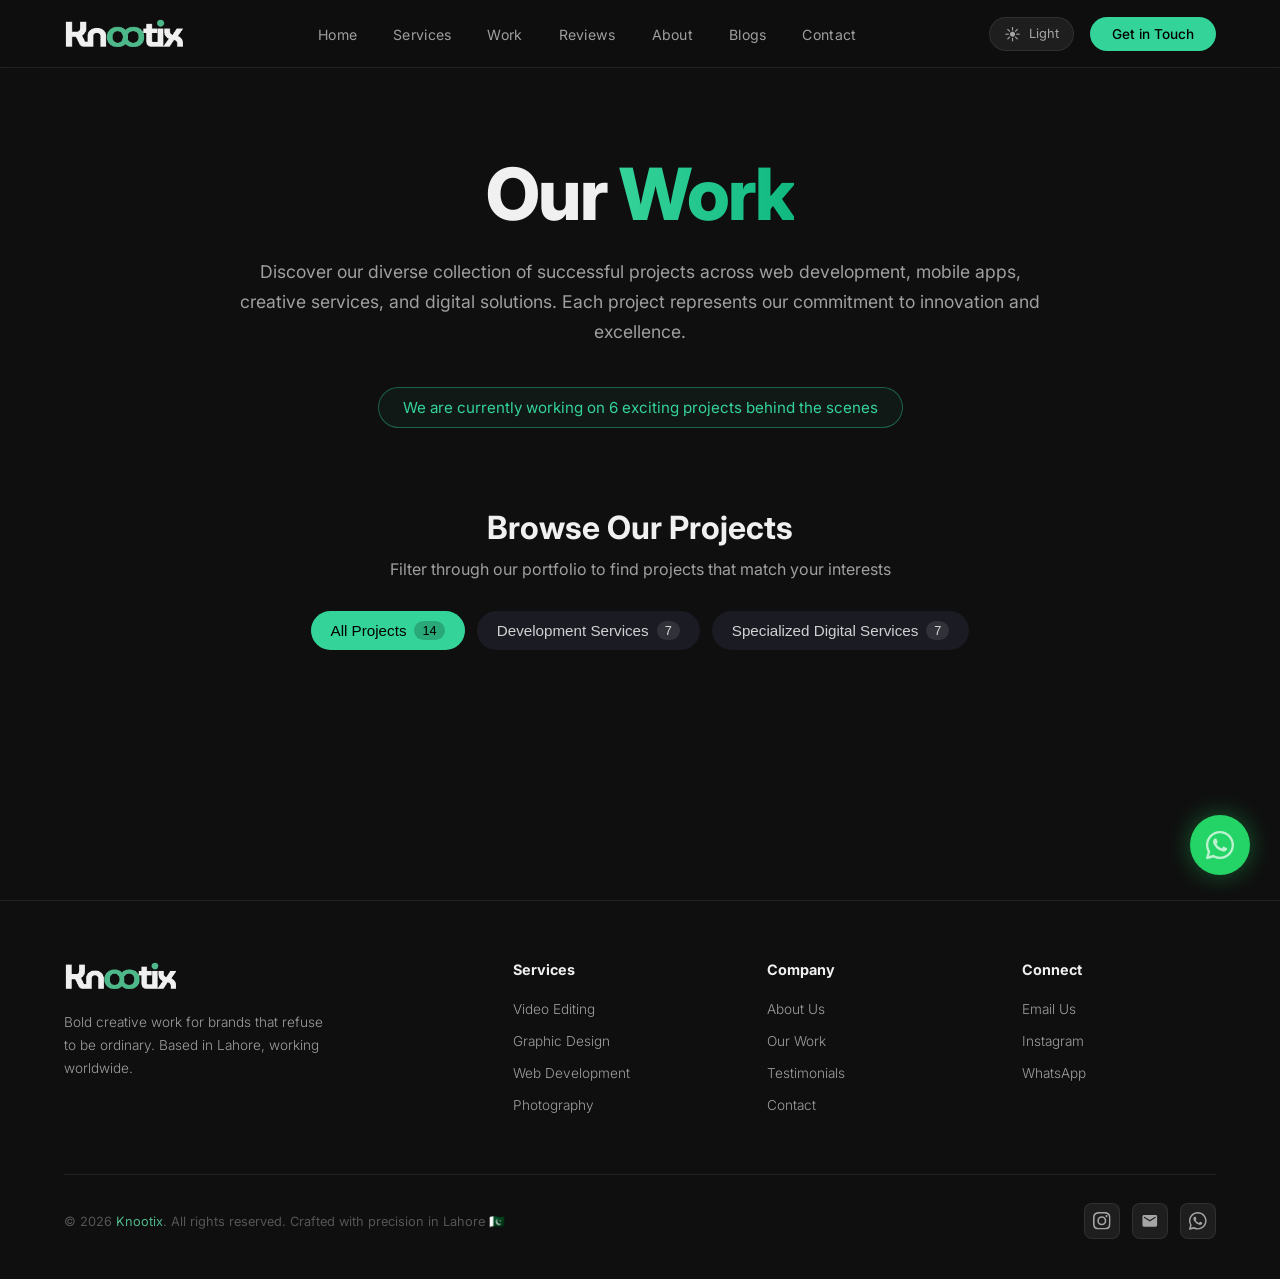
==== commit b793adb2: "add" ====
--- a/work.html
+++ b/work.html
@@ -468,8 +468,13 @@
           year: "2024",
           projectType: "Digital Media Management",
           status: "Completed",
-          image: "assets/creamcraft.jpg", // Thumbnail for project card
-          gallery: ["assets/creamcraft.jpg", "", ""], // [Main, Design, Mobile/Extra]
+          image: "assets/richers-logo.png",
+          gallery: [
+            "assets/richers3.jpg",
+            "assets/richers2.jpg",
+            "assets/richers1.jpg",
+          ],
+
           overviewText: `
             <div class="project-detail-section">
               <h4>Project Overview</h4>
@@ -517,8 +522,8 @@
           year: "2024",
           projectType: "Digital Operations",
           status: "Completed",
-          image: "assets/zaydex.jpg",
-          gallery: ["assets/zaydex.jpg", "", ""],
+          image: "assets/riselogo.png",
+          gallery: ["assets/rise2.jpg", "assets/rise1.jpg", "assets/rise3.jpg"],
           overviewText: `
             <div class="project-detail-section">
               <h4>Project Overview</h4>
@@ -566,8 +571,12 @@
           year: "2024",
           projectType: "Digital Design & Marketing",
           status: "Completed",
-          image: "assets/lumina.jpg",
-          gallery: ["assets/lumina.jpg", "", ""],
+          image: "assets/eleva.jpeg",
+          gallery: [
+            "assets/eleva3.jpg",
+            "assets/eleva1.jpg",
+            "assets/eleva2.jpg",
+          ],
           overviewText: `
             <div class="project-detail-section">
               <h4>Project Overview</h4>
@@ -643,7 +652,8 @@
             (project) => `
           <div class="project-card" onclick="openProject(${project.id})">
             <div style="height: 220px; background-color: var(--img-placeholder); position: relative;">
-              <img src="${project.image || ""}" style="width: 100%; height: 100%; object-fit: cover;" alt="${project.title}" />
+              <img src="${gal[0]}" alt="${project.title} - Main Image" style="width: 100%; height: 100%; object-fit: contain; ${!gal[0] ? "display:none;" : ""}" />
+              
             </div>
             <div style="padding: 24px; display: flex; flex-direction: column; flex-grow: 1;">
               <h3 style="font-size: 1.4rem; font-weight: 700; margin-bottom: 12px; color: var(--text);">${project.title}</h3>
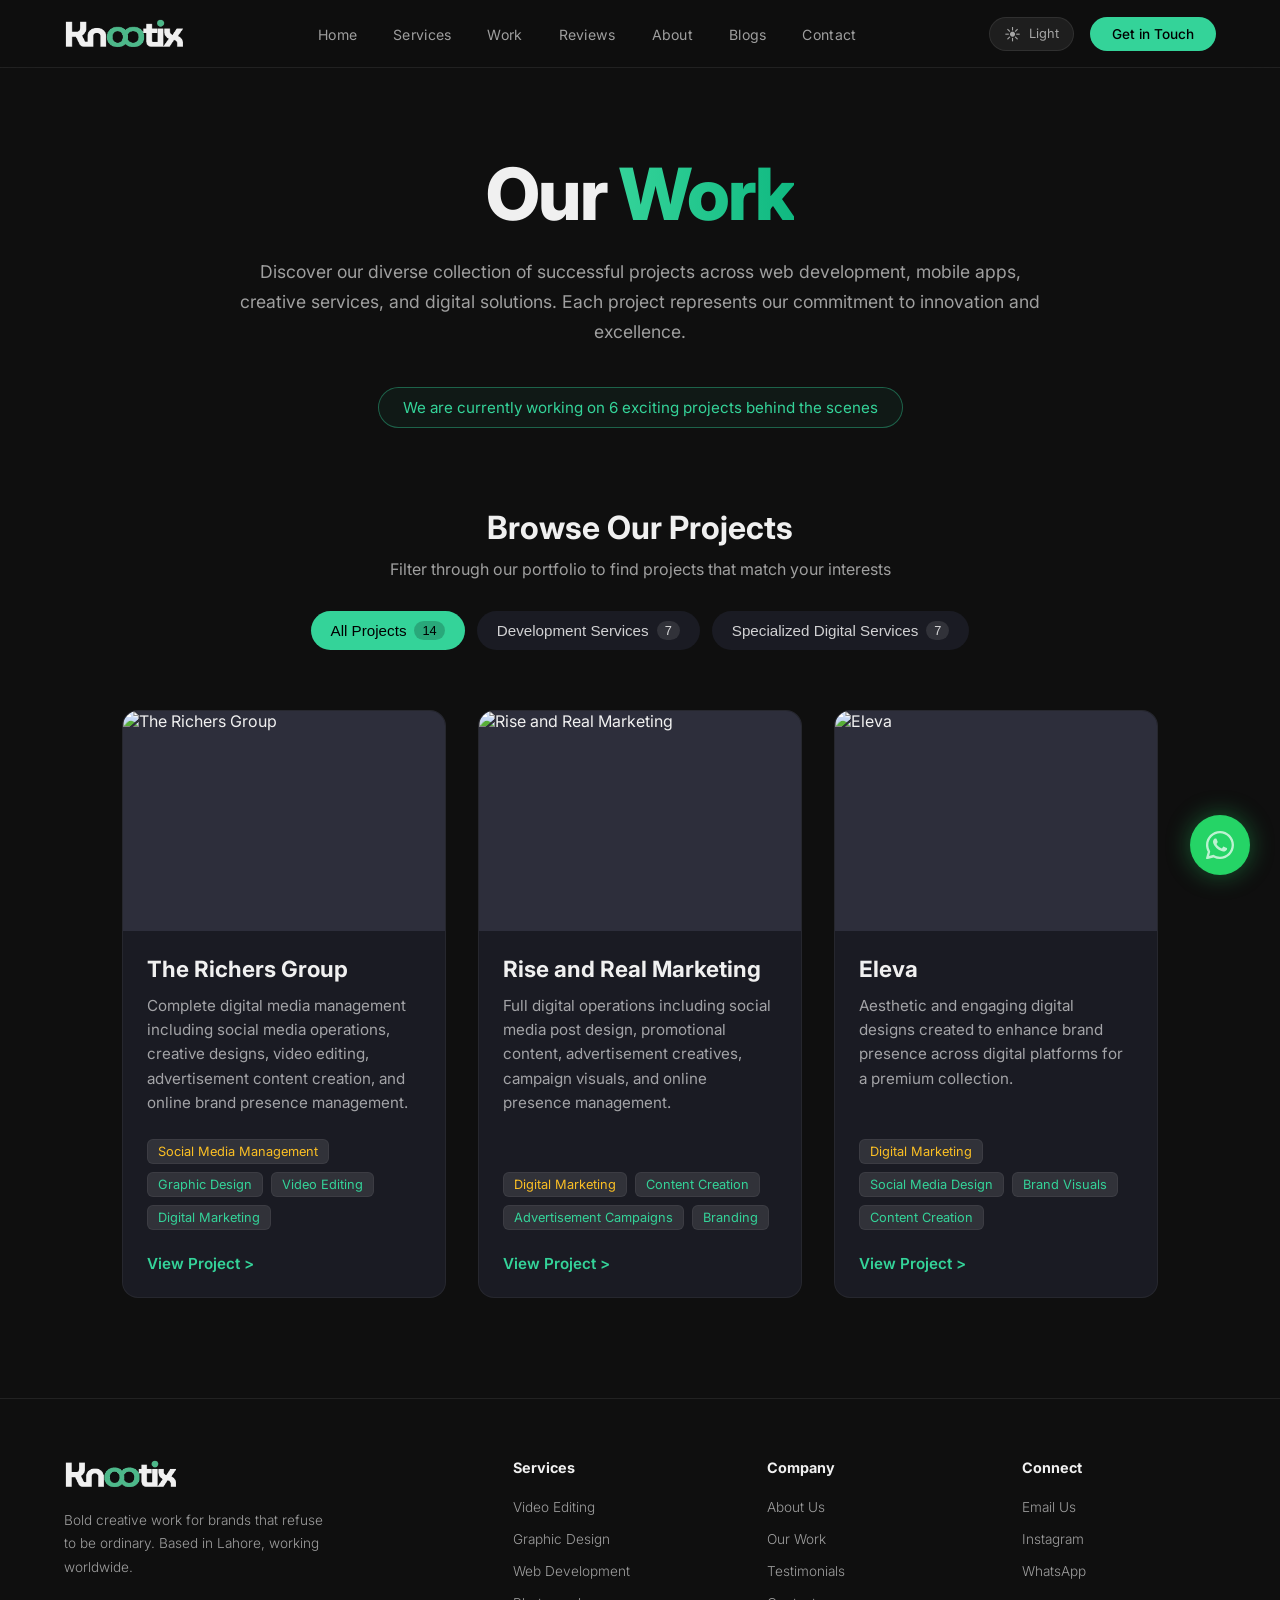
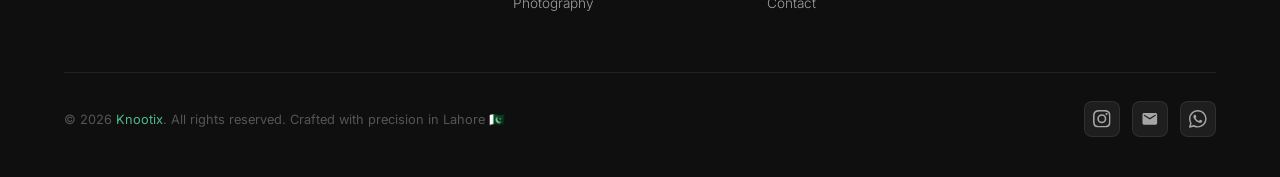
==== commit 944274ed: "add" ====
--- a/work.html
+++ b/work.html
@@ -652,8 +652,7 @@
             (project) => `
           <div class="project-card" onclick="openProject(${project.id})">
             <div style="height: 220px; background-color: var(--img-placeholder); position: relative;">
-              <img src="${gal[0]}" alt="${project.title} - Main Image" style="width: 100%; height: 100%; object-fit: contain; ${!gal[0] ? "display:none;" : ""}" />
-              
+              <img src="${project.image || ""}" style="width: 100%; height: 100%; object-fit: cover;" alt="${project.title}" />
             </div>
             <div style="padding: 24px; display: flex; flex-direction: column; flex-grow: 1;">
               <h3 style="font-size: 1.4rem; font-weight: 700; margin-bottom: 12px; color: var(--text);">${project.title}</h3>
@@ -706,8 +705,8 @@
               
               <!-- Image 1: Main Project Screenshot -->
               <div style="width: 100%; border-radius: 16px; background-color: var(--img-placeholder); border: 1px solid var(--card-border); overflow: hidden; box-shadow: 0 10px 30px rgba(0,0,0,0.1); position: relative; aspect-ratio: 4/3;">
-                <img src="${gal[0]}" alt="${project.title} - Main Image" style="width: 100%; height: 100%; object-fit: cover; ${!gal[0] ? "display:none;" : ""}" />
-                ${!gal[0] ? '<div style="position: absolute; top: 50%; left: 50%; transform: translate(-50%, -50%); color: var(--text-muted); font-weight: 500;">Main Project Screenshot</div>' : ""}
+          <img src="${gal[0]}" alt="${project.title} - Main Image" style="width: 100%; height: 100%; object-fit: contain; ${!gal[0] ? 'display:none;' : ''}" /> : ''}" /> : ""}" />
+                                ${!gal[0] ? '<div style="position: absolute; top: 50%; left: 50%; transform: translate(-50%, -50%); color: var(--text-muted); font-weight: 500;">Main Project Screenshot</div>' : ""}
               </div>
               
               <!-- Sub Images Grid -->
